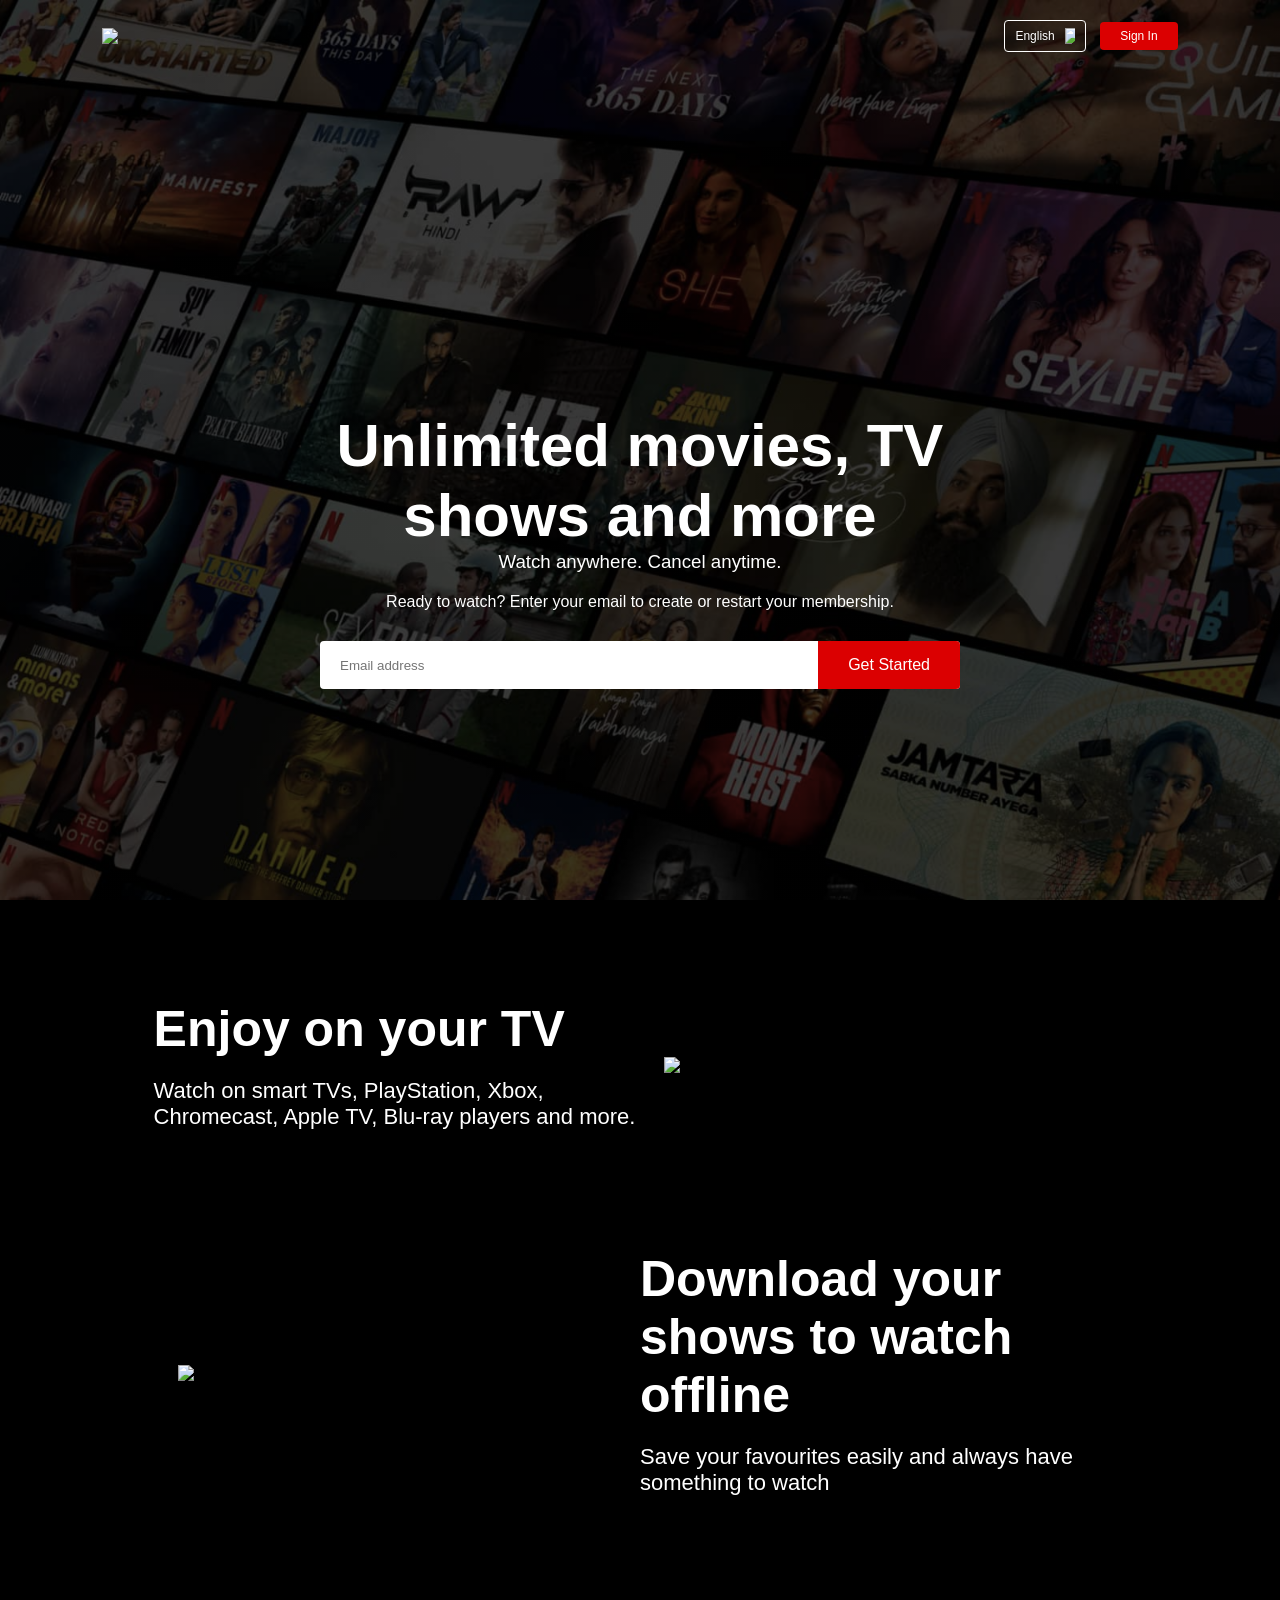
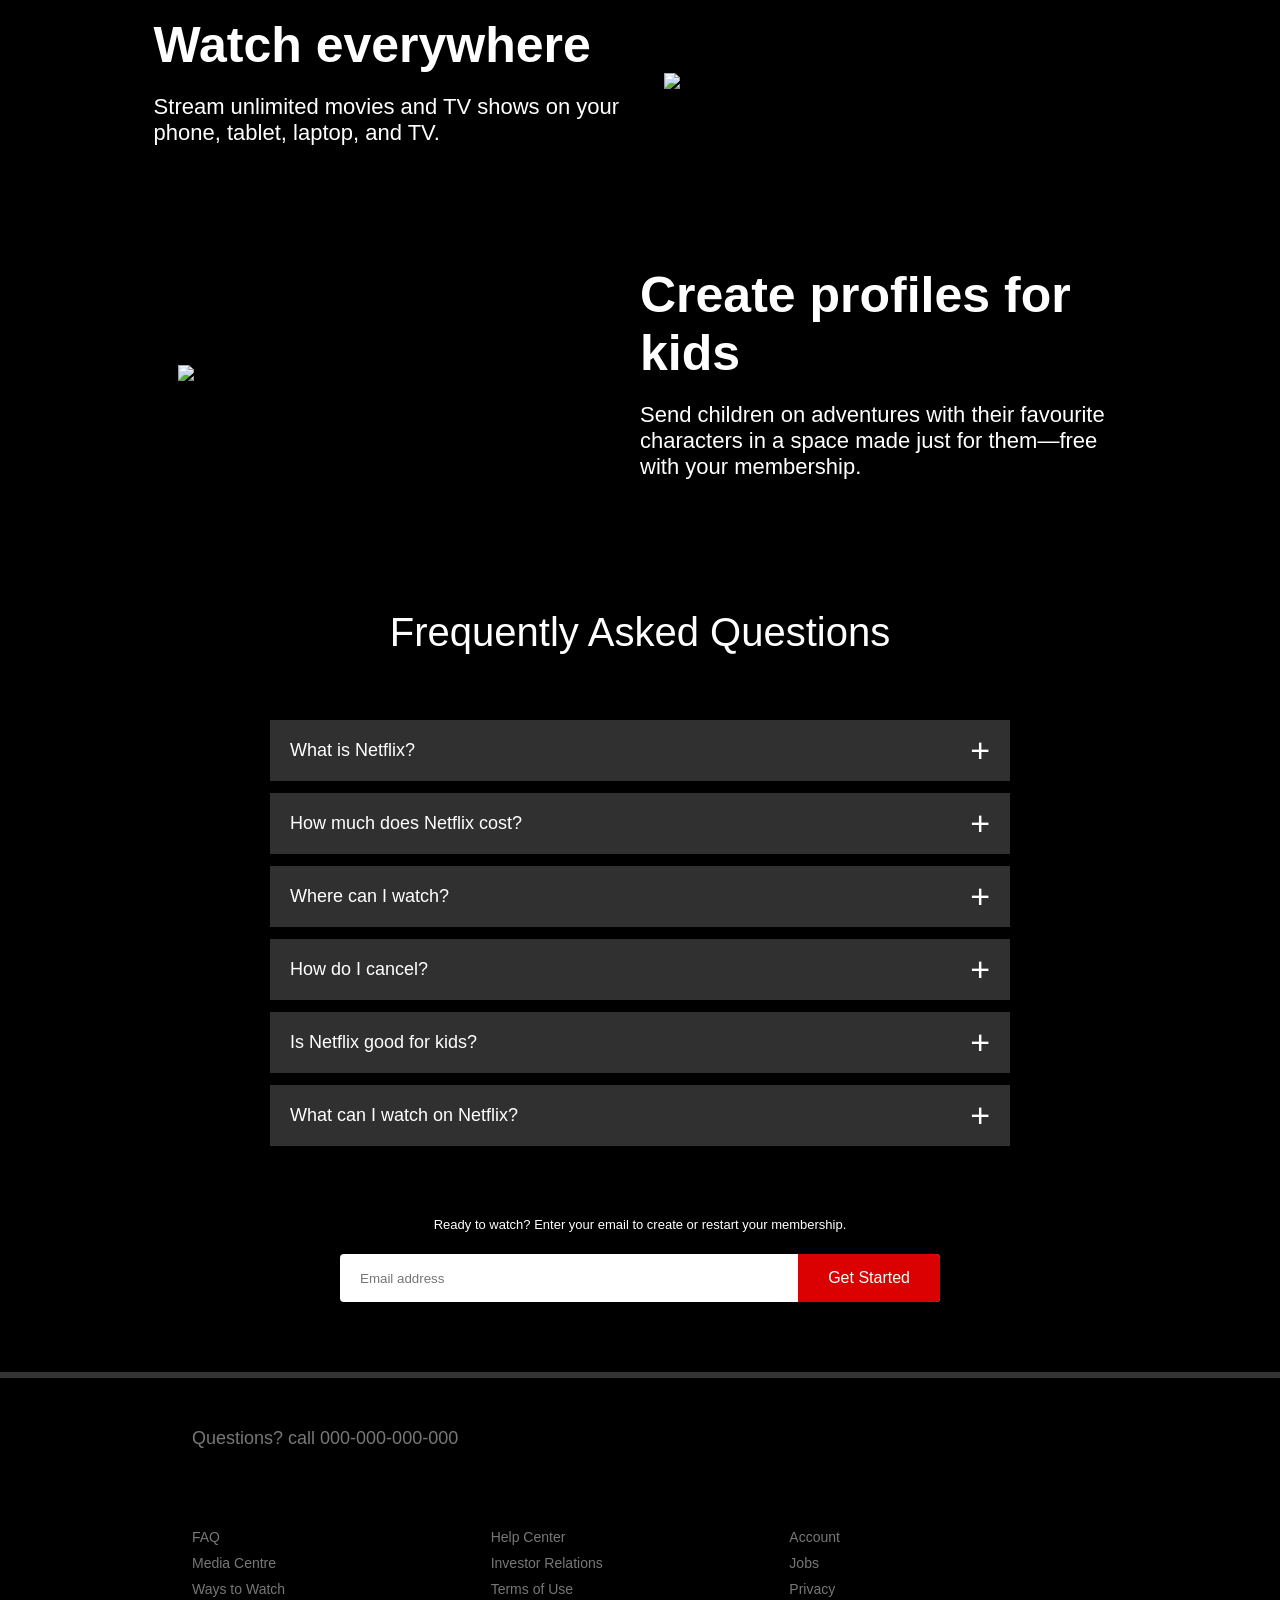
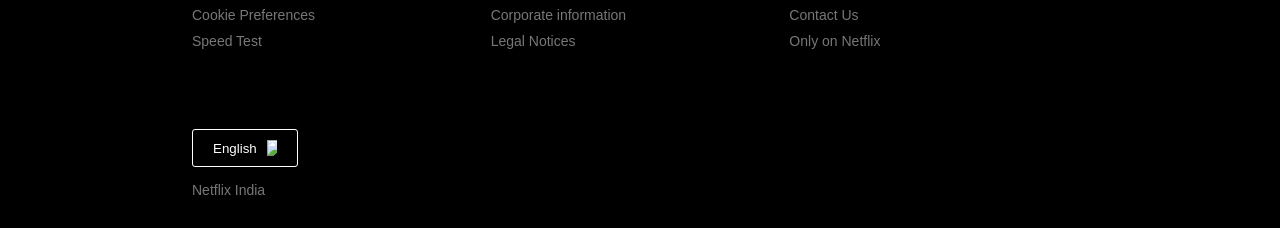
==== index.html @ 274691b0 "Add files via upload" ====
<!DOCTYPE html>
<html lang="en">
  <head>
    <meta charset="UTF-8" />
    <meta name="viewport" content="width=device-width, initial-scale=1.0" />
    <title>Netflix Website Clone</title>
    <link rel="stylesheet" href="style2.css" />
  </head>
  <body>
    <div class="header">
      <nav>
        <img src="../Netflix/pictures/logo.png" class="logo" />
        <div>
          <button class="language-btn">
            English <img src="../Netflix/pictures/down-icon.png" />
          </button>
          <button>Sign In</button>
        </div>
      </nav>
      <div class="header-content">
        <h1>Unlimited movies, TV shows and more</h1>
        <h3>Watch anywhere. Cancel anytime.</h3>
        <p>
          Ready to watch? Enter your email to create or restart your membership.
        </p>
        <form class="email-signup">
          <input type="email" placeholder="Email address" required />
          <button type="submit">Get Started</button>
        </form>
      </div>
    </div>
    <div class="features">
      <div class="row">
        <div class="text-col">
          <h2>Enjoy on your TV</h2>
          <p>
            Watch on smart TVs, PlayStation, Xbox, Chromecast, Apple TV, Blu-ray
            players and more.
          </p>
        </div>
        <div class="img-col">
          <img src="../Netflix/pictures/feature-1.png" ; />
        </div>
      </div>
      <div class="row">
        <div class="img-col">
          <img src="../Netflix/pictures/feature-2.png" ; />
        </div>
        <div class="text-col">
          <h2>Download your shows to watch offline</h2>
          <p>Save your favourites easily and always have something to watch</p>
        </div>
      </div>
      <div class="row">
        <div class="text-col">
          <h2>Watch everywhere</h2>
          <p>
            Stream unlimited movies and TV shows on your phone, tablet, laptop,
            and TV.
          </p>
        </div>
        <div class="img-col">
          <img src="../Netflix/pictures/feature-3.png" ; />
        </div>
      </div>
      <div class="row">
        <div class="img-col">
          <img src="../Netflix/pictures/feature-4.png" ; />
        </div>
        <div class="text-col">
          <h2>Create profiles for kids</h2>
          <p>
            Send children on adventures with their favourite characters in a
            space made just for them—free with your membership.
          </p>
        </div>
      </div>
    </div>

    <div class="faq">
      <h2>Frequently Asked Questions</h2>
      <ul class="accordion">
        <li>
          <input type="radio" name="accordion" id="first" />
          <label for="first">What is Netflix?</label>
          <div class="content">
            <p>
              Lorem ipsum dolor sit amet consectetur adipisicing elit. Amet
              nesciunt dolore totam sequi laudantium, ea quia, exercitationem
              perspiciatis necessitatibus rem qui optio vero inventore adipisci
              architecto nam fugit molestiae velit.
            </p>
          </div>
        </li>
        <li>
          <input type="radio" name="accordion" id="second" />
          <label for="second">How much does Netflix cost?</label>
          <div class="content">
            <p>
              Lorem ipsum dolor sit amet consectetur adipisicing elit. Amet
              nesciunt dolore totam sequi laudantium, ea quia, exercitationem
              perspiciatis necessitatibus rem qui optio vero inventore adipisci
              architecto nam fugit molestiae velit.
            </p>
          </div>
        </li>
        <li>
          <input type="radio" name="accordion" id="third" />
          <label for="third">Where can I watch?</label>
          <div class="content">
            <p>
              Lorem ipsum dolor sit amet consectetur adipisicing elit. Amet
              nesciunt dolore totam sequi laudantium, ea quia, exercitationem
              perspiciatis necessitatibus rem qui optio vero inventore adipisci
              architecto nam fugit molestiae velit.
            </p>
          </div>
        </li>
        <li>
          <input type="radio" name="accordion" id="fourth" />
          <label for="fourth">How do I cancel?</label>
          <div class="content">
            <p>
              Lorem ipsum dolor sit amet consectetur adipisicing elit. Amet
              nesciunt dolore totam sequi laudantium, ea quia, exercitationem
              perspiciatis necessitatibus rem qui optio vero inventore adipisci
              architecto nam fugit molestiae velit.
            </p>
          </div>
        </li>
        <li>
          <input type="radio" name="accordion" id="fifth" />
          <label for="fifth">Is Netflix good for kids?</label>
          <div class="content">
            <p>
              Lorem ipsum dolor sit amet consectetur adipisicing elit. Amet
              nesciunt dolore totam sequi laudantium, ea quia, exercitationem
              perspiciatis necessitatibus rem qui optio vero inventore adipisci
              architecto nam fugit molestiae velit.
            </p>
          </div>
        </li>
        <li>
          <input type="radio" name="accordion" id="sixth" />
          <label for="sixth">What can I watch on Netflix?</label>
          <div class="content">
            <p>
              Lorem ipsum dolor sit amet consectetur adipisicing elit. Amet
              nesciunt dolore totam sequi laudantium, ea quia, exercitationem
              perspiciatis necessitatibus rem qui optio vero inventore adipisci
              architecto nam fugit molestiae velit.
            </p>
          </div>
        </li>
      </ul>
      <small
        >Ready to watch? Enter your email to create or restart your
        membership.</small
      >
      <form class="email-signup">
        <input type="email" placeholder="Email address" required />
        <button type="submit">Get Started</button>
      </form>
    </div>

    <div class="footer">
      <h2>Questions? call 000-000-000-000</h2>
      <div class="row">
        <div class="col">
          <a href="#">FAQ</a>
          <a href="#">Media Centre</a>
          <a href="#">Ways to Watch</a>
          <a href="#">Cookie Preferences</a>
          <a href="#">Speed Test</a>
        </div>
        <div class="col">
          <a href="#">Help Center</a>
          <a href="#">Investor Relations</a>
          <a href="#">Terms of Use</a>
          <a href="#">Corporate information</a>
          <a href="#">Legal Notices</a>
        </div>
        <div class="col">
          <a href="#">Account</a>
          <a href="#">Jobs</a>
          <a href="#">Privacy</a>
          <a href="#">Contact Us</a>
          <a href="#">Only on Netflix</a>
        </div>
      </div>
      <button class="language-btn">
        English <img src="../Netflix/pictures/down-icon.png" />
      </button>
      <p class="copyright-txt">Netflix India</p>
    </div>
  </body>
</html>
---- style2.css ----
*{

    margin:0;
    padding:0;
    font-family: 'poppins', sans-serif;
    box-sizing: border-box;
}

body{
    background:#000;
    color: #fff;
}

.header{

    width:100%;
    height: 100vh;
    background-image: linear-gradient(rgba(0,0,0,0.7),rgba(0,0,0,0.7)) ,url(../pictures/header-image.png);
    background-size: cover;
    background-position:center;
    padding : 10px 8%;
    position: relative;
}
nav{
    display: flex;
    align-items:center;
    justify-content: space-between;
    padding: 10px 0;
}

logo{
    width:150px;
    cursor: pointer;
}
nav button{
    border:0;
    outline:0;
    background: #db0001;
    color: #fff;
    padding: 7px 20px;
    font-size: 12px;
    border-radius: 4px;
    margin-left:10px;
    cursor: pointer;
}

.language-btn{

    display: inline-flex;
    align-items: center;
    background: transparent;
    border: 1px solid white;
    padding: 7px 10px;
}

.language-btn img{

    width:10px;
    margin-left: 10px;
}

.header-content{

    position:absolute;
    top: 50%;
    left: 50%;
    transform: translate(-50%,-50%);
    text-align: center;
    margin-top: 100px;
}
.header-content h1{

    font-size:60px;
    line-height: 70px;
    font-weight: 600;
    max-width:650px;

}
.header-content h3{

    font-weight: 400;
    margin-bottom: 20px;
}

.email-signup{

    background:#fff;
    border-radius: 4px;
    display: flex;
    align-items: center;
    margin-top: 30px;
    overflow: hidden;
}

.email-signup input{
    flex:1;
    border:0;
    outline:0;
    margin-left: 20px;
}

.email-signup button{

    background:#db0001;
    border:0;
    outline:0;
    color:#fff;
    font-size:16px;
    cursor: pointer;
    padding: 15px 30px;
}
/**---features---**/
.features{
    padding: 50px 12%;
    font-size:22px;
}
.row{
    display: flex;
    width:100%;
    align-items:center;
    flex-wrap:wrap;
    padding:50px 0;
}
.text-col{
    flex-basis: 50%;
    margin-bottom: 20px;
}

.img-col{

    flex-basis: 50%;
    margin-bottom:20px;
}

.img-col img{
    display: block;
    width: 90%;
    margin: auto;
}
.features h2{

    font-size:50px;
    font-weight:600;
    margin-bottom: 20px;

}


.faq{

    padding:10px 12%;
    text-align: center;
    font-size:18px;
}
.faq h2{

    font-weight:500;
    font-size: 40px;
}

.accordion{
    margin:60px auto;
    width:100%;
    max-width:750px;
}

.accordion li{
    list-style: none;
    width: 100%;
    padding:5px;
}

.accordion li label{

   display: flex;
   align-items: center;
   padding: 20px;
   font-size: 18px;
   font-weight:500;
   background: #303030;
   margin-bottom: 2px;
   cursor:pointer;
   position: relative;

}

label::after{
    content:'+';
    font-size:34px;
    position:absolute;
    right:20px;
    transition:transform 0.5s;
}

input[type="radio"]
{
    display:none;
}

.accordion .content{
    background: #303030;
    text-align: left;
    padding: 0 20px;
    max-height: 0;
    overflow:hidden;
    transition: max-height 0.5s, padding 0.5s;
}

.accordion input[type="radio"]:checked+ label + .content{
    max-height:600px;
    padding: 30px 20px;
}
.accordion input[type="radio"]:checked + label::after{
    transform: rotate(135deg);
} 

.faq .email-signup{
    max-width: 600px;
    margin: 20px auto 60px;
}
.faq small{

    font-size: 13px;
}

/**---------------------------footer----------------**/
.footer{
    padding: 50px 15% 10px;
    border-top: 6px solid #333;
    color: #777;
}

.footer h2{

    font-size:18px;
    font-weight:400;
    margin-bottom:30px;
}
.footer .col{
    flex-basis:25%;
    flex-grow:1;
    margin-bottom:20px;
}

.footer .col a{

    display: block;
    text-decoration:none;
    color:#777;
    font-size:14px;
    margin-bottom:10px;

}

.footer .language-btn{

    color:#fff;
    padding: 10px 20px;
    border-radius:3px;
}

.copyright-txt{
    font-size:14px;
    margin-top: 15px;
    margin-bottom: 20px;
}

/**----------------------media query for small query----------------**/
@media only screen and (max-width: 600px){

    .logo{
        width:100px;

    }
    nav button{
        padding: 5px 10px;
    }
    
        nav .language-btn{
            padding: 4px 8px;
        }
    .header-content{
        position:unset;
        transform:none;
        padding-top:150px;
    }

    .header-content h1{
        font-size: 30px;

    }
    .email-signup buttton{
        font-size:12px;
        padding: 10px 15px;
    }
    .text-col, .img-col{
        flex-basis: 100%;


    }
    .features h2{
        font-size: 30px;
    }
    .features p{
        font-size: 15px;
    }
    .row:nth-child(2), .row:nth-child(4){
    flex-direction: column-reverse;
    }
    .features .row{
        padding:10px 0;

    }
    .faq h2{
        font-size:20px;
    }
    .accordian .content{
        font-size: 14px;
    }
    .accordian li label{
        padding: 10px;
        font-size:14px;
    }
    label::after{
        font-size:22px;
    }
}
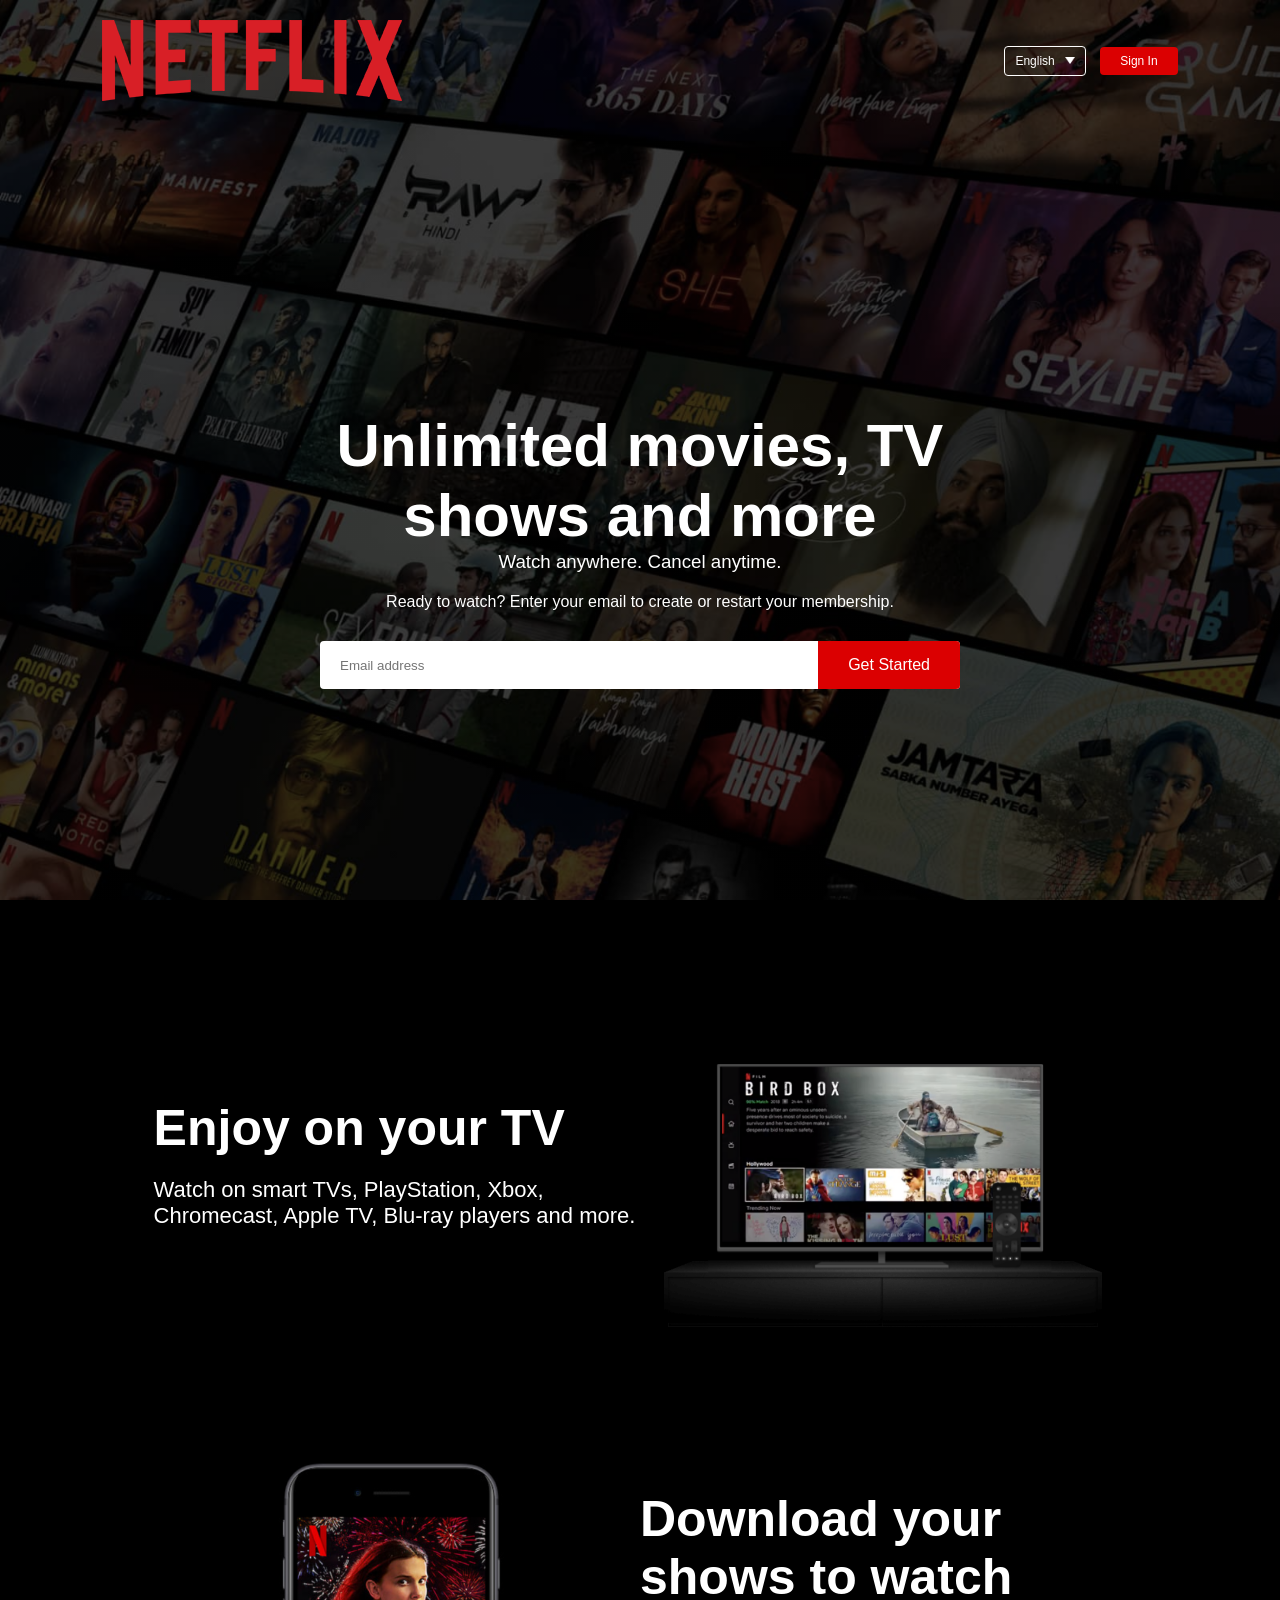
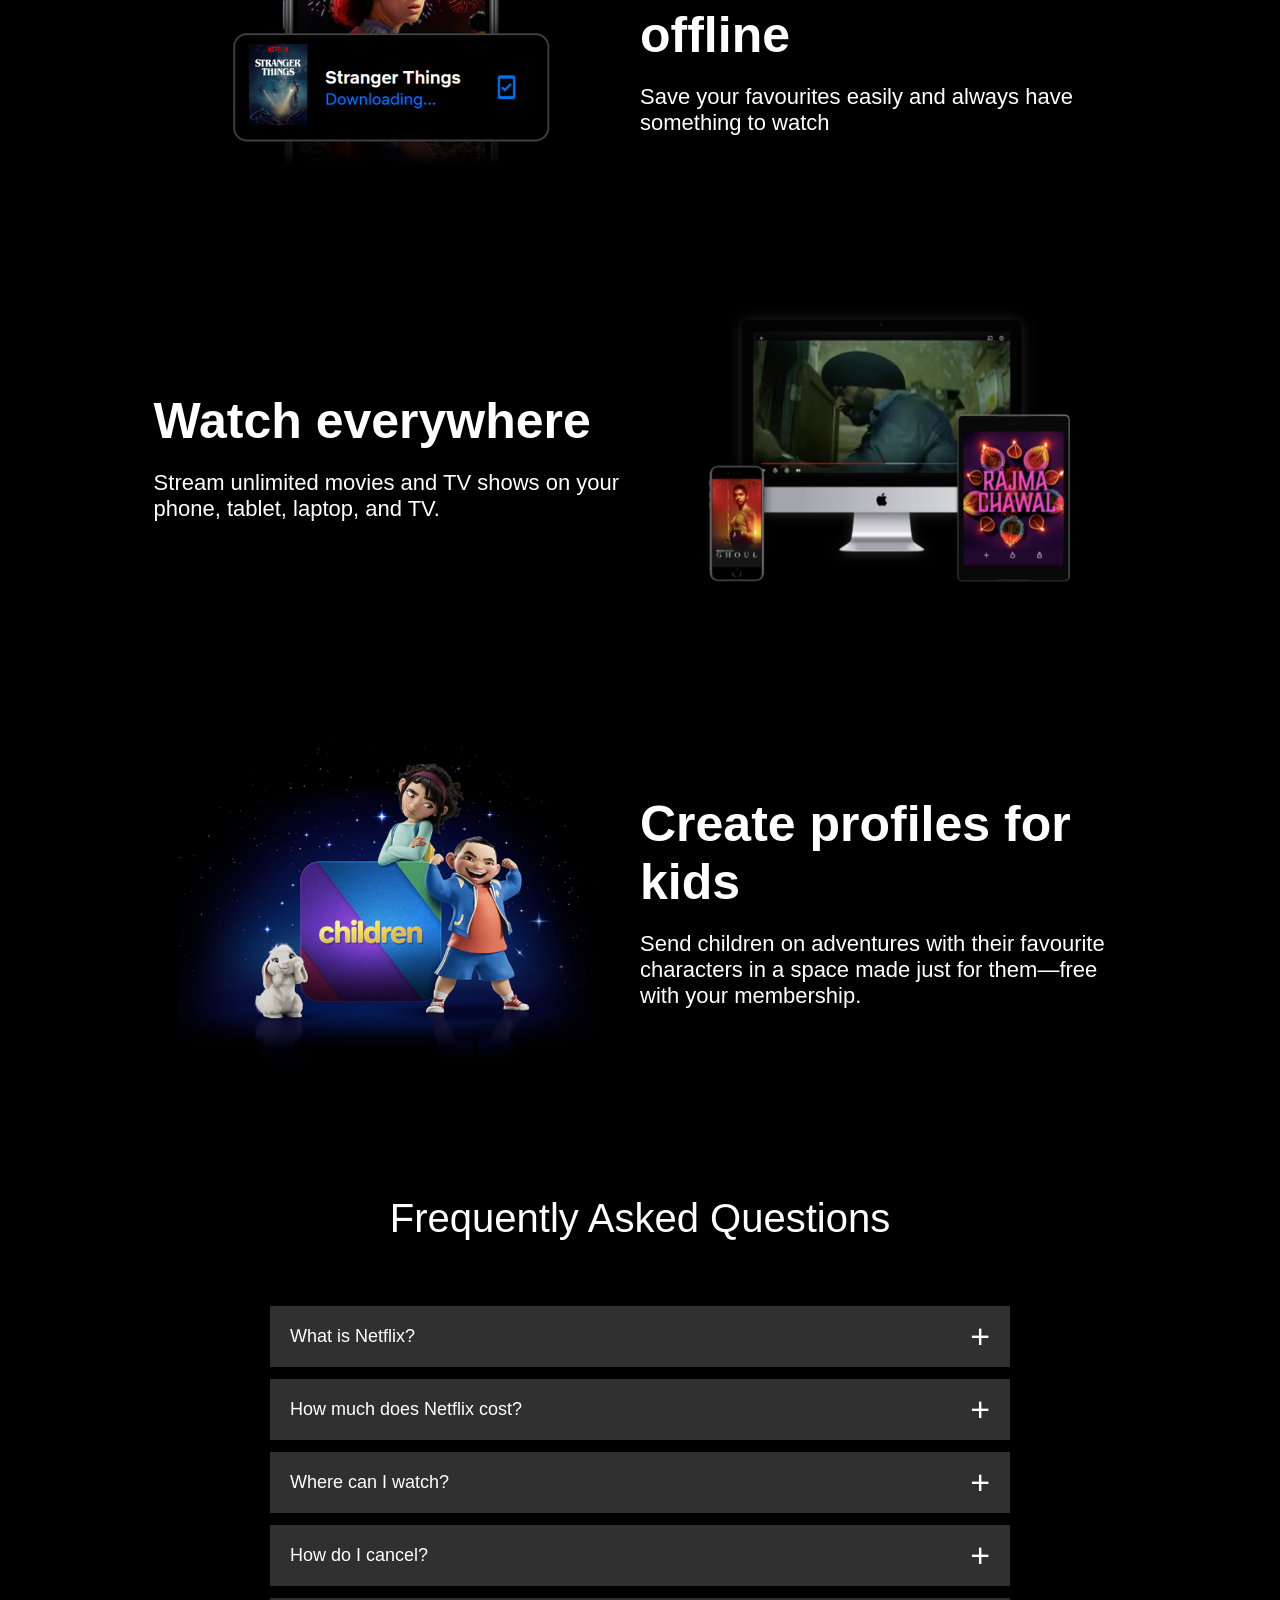
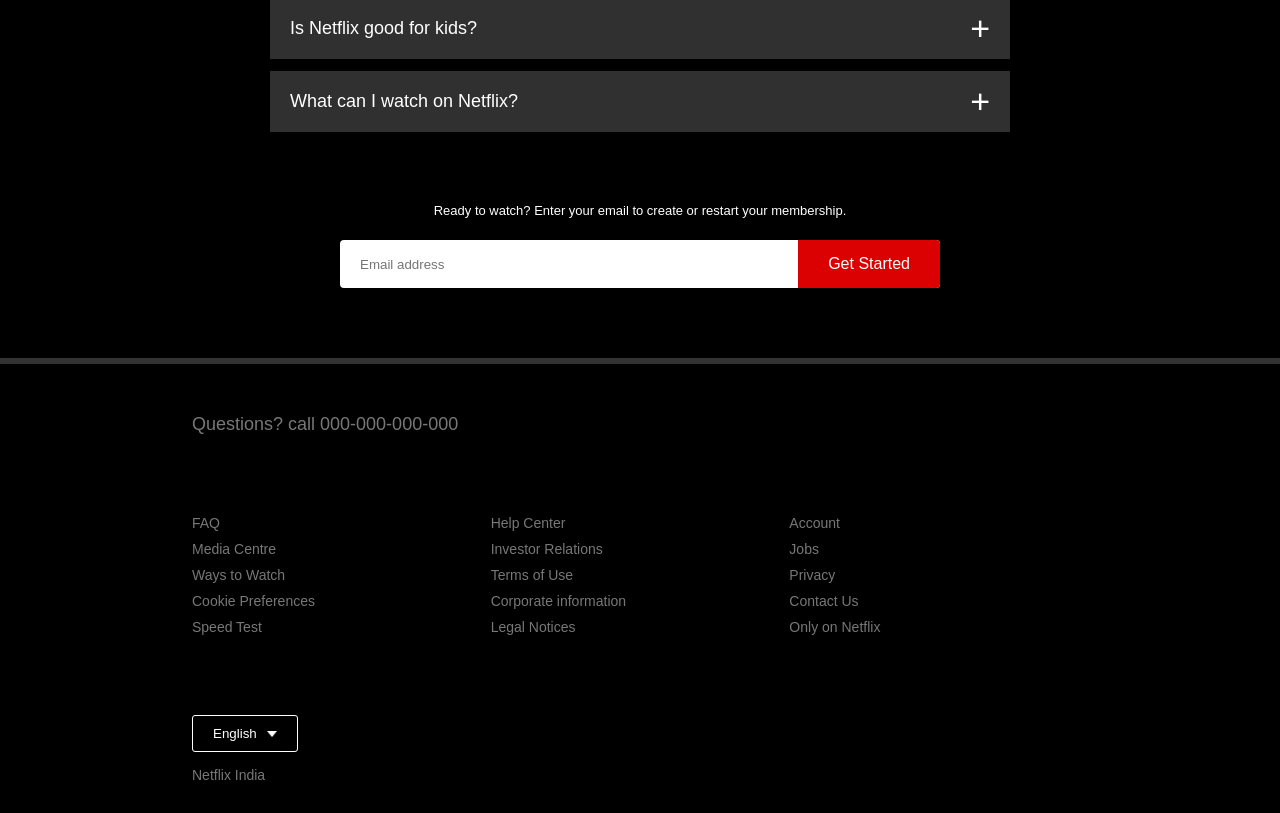
==== commit f9f6e631: "Update index.html" ====
--- a/index.html
+++ b/index.html
@@ -9,10 +9,10 @@
   <body>
     <div class="header">
       <nav>
-        <img src="../Netflix/pictures/logo.png" class="logo" />
+        <img src="../logo.png" class="logo" />
         <div>
           <button class="language-btn">
-            English <img src="../Netflix/pictures/down-icon.png" />
+            English <img src="../down-icon.png" />
           </button>
           <button>Sign In</button>
         </div>
@@ -39,12 +39,12 @@
           </p>
         </div>
         <div class="img-col">
-          <img src="../Netflix/pictures/feature-1.png" ; />
+          <img src="../feature-1.png" ; />
         </div>
       </div>
       <div class="row">
         <div class="img-col">
-          <img src="../Netflix/pictures/feature-2.png" ; />
+          <img src="../feature-2.png" ; />
         </div>
         <div class="text-col">
           <h2>Download your shows to watch offline</h2>
@@ -60,12 +60,12 @@
           </p>
         </div>
         <div class="img-col">
-          <img src="../Netflix/pictures/feature-3.png" ; />
+          <img src="../feature-3.png" ; />
         </div>
       </div>
       <div class="row">
         <div class="img-col">
-          <img src="../Netflix/pictures/feature-4.png" ; />
+          <img src="../feature-4.png" ; />
         </div>
         <div class="text-col">
           <h2>Create profiles for kids</h2>
@@ -189,7 +189,7 @@
         </div>
       </div>
       <button class="language-btn">
-        English <img src="../Netflix/pictures/down-icon.png" />
+        English <img src="../down-icon.png" />
       </button>
       <p class="copyright-txt">Netflix India</p>
     </div>
--- a/style2.css
+++ b/style2.css
@@ -1,328 +1,300 @@
-*{
-
-    margin:0;
-    padding:0;
-    font-family: 'poppins', sans-serif;
-    box-sizing: border-box;
-}
-
-body{
-    background:#000;
-    color: #fff;
-}
-
-.header{
-
-    width:100%;
-    height: 100vh;
-    background-image: linear-gradient(rgba(0,0,0,0.7),rgba(0,0,0,0.7)) ,url(../pictures/header-image.png);
-    background-size: cover;
-    background-position:center;
-    padding : 10px 8%;
-    position: relative;
-}
-nav{
-    display: flex;
-    align-items:center;
-    justify-content: space-between;
-    padding: 10px 0;
-}
-
-logo{
-    width:150px;
-    cursor: pointer;
-}
-nav button{
-    border:0;
-    outline:0;
-    background: #db0001;
-    color: #fff;
-    padding: 7px 20px;
-    font-size: 12px;
-    border-radius: 4px;
-    margin-left:10px;
-    cursor: pointer;
-}
-
-.language-btn{
-
-    display: inline-flex;
-    align-items: center;
-    background: transparent;
-    border: 1px solid white;
-    padding: 7px 10px;
-}
-
-.language-btn img{
-
-    width:10px;
-    margin-left: 10px;
-}
-
-.header-content{
-
-    position:absolute;
-    top: 50%;
-    left: 50%;
-    transform: translate(-50%,-50%);
-    text-align: center;
-    margin-top: 100px;
-}
-.header-content h1{
-
-    font-size:60px;
-    line-height: 70px;
-    font-weight: 600;
-    max-width:650px;
-
-}
-.header-content h3{
-
-    font-weight: 400;
-    margin-bottom: 20px;
-}
-
-.email-signup{
-
-    background:#fff;
-    border-radius: 4px;
-    display: flex;
-    align-items: center;
-    margin-top: 30px;
-    overflow: hidden;
-}
-
-.email-signup input{
-    flex:1;
-    border:0;
-    outline:0;
-    margin-left: 20px;
-}
-
-.email-signup button{
-
-    background:#db0001;
-    border:0;
-    outline:0;
-    color:#fff;
-    font-size:16px;
-    cursor: pointer;
-    padding: 15px 30px;
-}
-/**---features---**/
-.features{
-    padding: 50px 12%;
-    font-size:22px;
-}
-.row{
-    display: flex;
-    width:100%;
-    align-items:center;
-    flex-wrap:wrap;
-    padding:50px 0;
-}
-.text-col{
-    flex-basis: 50%;
-    margin-bottom: 20px;
-}
-
-.img-col{
-
-    flex-basis: 50%;
-    margin-bottom:20px;
-}
-
-.img-col img{
-    display: block;
-    width: 90%;
-    margin: auto;
-}
-.features h2{
-
-    font-size:50px;
-    font-weight:600;
-    margin-bottom: 20px;
-
-}
-
-
-.faq{
-
-    padding:10px 12%;
-    text-align: center;
-    font-size:18px;
-}
-.faq h2{
-
-    font-weight:500;
-    font-size: 40px;
-}
-
-.accordion{
-    margin:60px auto;
-    width:100%;
-    max-width:750px;
-}
-
-.accordion li{
-    list-style: none;
-    width: 100%;
-    padding:5px;
-}
-
-.accordion li label{
-
-   display: flex;
-   align-items: center;
-   padding: 20px;
-   font-size: 18px;
-   font-weight:500;
-   background: #303030;
-   margin-bottom: 2px;
-   cursor:pointer;
-   position: relative;
-
-}
-
-label::after{
-    content:'+';
-    font-size:34px;
-    position:absolute;
-    right:20px;
-    transition:transform 0.5s;
-}
-
-input[type="radio"]
-{
-    display:none;
-}
-
-.accordion .content{
-    background: #303030;
-    text-align: left;
-    padding: 0 20px;
-    max-height: 0;
-    overflow:hidden;
-    transition: max-height 0.5s, padding 0.5s;
-}
-
-.accordion input[type="radio"]:checked+ label + .content{
-    max-height:600px;
-    padding: 30px 20px;
-}
-.accordion input[type="radio"]:checked + label::after{
-    transform: rotate(135deg);
-} 
-
-.faq .email-signup{
-    max-width: 600px;
-    margin: 20px auto 60px;
-}
-.faq small{
-
-    font-size: 13px;
-}
-
-/**---------------------------footer----------------**/
-.footer{
-    padding: 50px 15% 10px;
-    border-top: 6px solid #333;
-    color: #777;
-}
-
-.footer h2{
-
-    font-size:18px;
-    font-weight:400;
-    margin-bottom:30px;
-}
-.footer .col{
-    flex-basis:25%;
-    flex-grow:1;
-    margin-bottom:20px;
-}
-
-.footer .col a{
-
-    display: block;
-    text-decoration:none;
-    color:#777;
-    font-size:14px;
-    margin-bottom:10px;
-
-}
-
-.footer .language-btn{
-
-    color:#fff;
-    padding: 10px 20px;
-    border-radius:3px;
-}
-
-.copyright-txt{
-    font-size:14px;
-    margin-top: 15px;
-    margin-bottom: 20px;
-}
-
-/**----------------------media query for small query----------------**/
-@media only screen and (max-width: 600px){
-
-    .logo{
-        width:100px;
-
-    }
-    nav button{
-        padding: 5px 10px;
-    }
-    
-        nav .language-btn{
-            padding: 4px 8px;
-        }
-    .header-content{
-        position:unset;
-        transform:none;
-        padding-top:150px;
-    }
-
-    .header-content h1{
-        font-size: 30px;
-
-    }
-    .email-signup buttton{
-        font-size:12px;
-        padding: 10px 15px;
-    }
-    .text-col, .img-col{
-        flex-basis: 100%;
-
-
-    }
-    .features h2{
-        font-size: 30px;
-    }
-    .features p{
-        font-size: 15px;
-    }
-    .row:nth-child(2), .row:nth-child(4){
-    flex-direction: column-reverse;
-    }
-    .features .row{
-        padding:10px 0;
-
-    }
-    .faq h2{
-        font-size:20px;
-    }
-    .accordian .content{
-        font-size: 14px;
-    }
-    .accordian li label{
-        padding: 10px;
-        font-size:14px;
-    }
-    label::after{
-        font-size:22px;
-    }
-}
-
+* {
+  margin: 0;
+  padding: 0;
+  font-family: "poppins", sans-serif;
+  box-sizing: border-box;
+}
+
+body {
+  background: #000;
+  color: #fff;
+}
+
+.header {
+  width: 100%;
+  height: 100vh;
+  background-image: linear-gradient(rgba(0, 0, 0, 0.7), rgba(0, 0, 0, 0.7)),
+    url(../header-image.png);
+  background-size: cover;
+  background-position: center;
+  padding: 10px 8%;
+  position: relative;
+}
+nav {
+  display: flex;
+  align-items: center;
+  justify-content: space-between;
+  padding: 10px 0;
+}
+
+logo {
+  width: 150px;
+  cursor: pointer;
+}
+nav button {
+  border: 0;
+  outline: 0;
+  background: #db0001;
+  color: #fff;
+  padding: 7px 20px;
+  font-size: 12px;
+  border-radius: 4px;
+  margin-left: 10px;
+  cursor: pointer;
+}
+
+.language-btn {
+  display: inline-flex;
+  align-items: center;
+  background: transparent;
+  border: 1px solid white;
+  padding: 7px 10px;
+}
+
+.language-btn img {
+  width: 10px;
+  margin-left: 10px;
+}
+
+.header-content {
+  position: absolute;
+  top: 50%;
+  left: 50%;
+  transform: translate(-50%, -50%);
+  text-align: center;
+  margin-top: 100px;
+}
+.header-content h1 {
+  font-size: 60px;
+  line-height: 70px;
+  font-weight: 600;
+  max-width: 650px;
+}
+.header-content h3 {
+  font-weight: 400;
+  margin-bottom: 20px;
+}
+
+.email-signup {
+  background: #fff;
+  border-radius: 4px;
+  display: flex;
+  align-items: center;
+  margin-top: 30px;
+  overflow: hidden;
+}
+
+.email-signup input {
+  flex: 1;
+  border: 0;
+  outline: 0;
+  margin-left: 20px;
+}
+
+.email-signup button {
+  background: #db0001;
+  border: 0;
+  outline: 0;
+  color: #fff;
+  font-size: 16px;
+  cursor: pointer;
+  padding: 15px 30px;
+}
+/**---features---**/
+.features {
+  padding: 50px 12%;
+  font-size: 22px;
+}
+.row {
+  display: flex;
+  width: 100%;
+  align-items: center;
+  flex-wrap: wrap;
+  padding: 50px 0;
+}
+.text-col {
+  flex-basis: 50%;
+  margin-bottom: 20px;
+}
+
+.img-col {
+  flex-basis: 50%;
+  margin-bottom: 20px;
+}
+
+.img-col img {
+  display: block;
+  width: 90%;
+  margin: auto;
+}
+.features h2 {
+  font-size: 50px;
+  font-weight: 600;
+  margin-bottom: 20px;
+}
+
+.faq {
+  padding: 10px 12%;
+  text-align: center;
+  font-size: 18px;
+}
+.faq h2 {
+  font-weight: 500;
+  font-size: 40px;
+}
+
+.accordion {
+  margin: 60px auto;
+  width: 100%;
+  max-width: 750px;
+}
+
+.accordion li {
+  list-style: none;
+  width: 100%;
+  padding: 5px;
+}
+
+.accordion li label {
+  display: flex;
+  align-items: center;
+  padding: 20px;
+  font-size: 18px;
+  font-weight: 500;
+  background: #303030;
+  margin-bottom: 2px;
+  cursor: pointer;
+  position: relative;
+}
+
+label::after {
+  content: "+";
+  font-size: 34px;
+  position: absolute;
+  right: 20px;
+  transition: transform 0.5s;
+}
+
+input[type="radio"] {
+  display: none;
+}
+
+.accordion .content {
+  background: #303030;
+  text-align: left;
+  padding: 0 20px;
+  max-height: 0;
+  overflow: hidden;
+  transition: max-height 0.5s, padding 0.5s;
+}
+
+.accordion input[type="radio"]:checked + label + .content {
+  max-height: 600px;
+  padding: 30px 20px;
+}
+.accordion input[type="radio"]:checked + label::after {
+  transform: rotate(135deg);
+}
+
+.faq .email-signup {
+  max-width: 600px;
+  margin: 20px auto 60px;
+}
+.faq small {
+  font-size: 13px;
+}
+
+/**---------------------------footer----------------**/
+.footer {
+  padding: 50px 15% 10px;
+  border-top: 6px solid #333;
+  color: #777;
+}
+
+.footer h2 {
+  font-size: 18px;
+  font-weight: 400;
+  margin-bottom: 30px;
+}
+.footer .col {
+  flex-basis: 25%;
+  flex-grow: 1;
+  margin-bottom: 20px;
+}
+
+.footer .col a {
+  display: block;
+  text-decoration: none;
+  color: #777;
+  font-size: 14px;
+  margin-bottom: 10px;
+}
+
+.footer .language-btn {
+  color: #fff;
+  padding: 10px 20px;
+  border-radius: 3px;
+}
+
+.copyright-txt {
+  font-size: 14px;
+  margin-top: 15px;
+  margin-bottom: 20px;
+}
+
+/**----------------------media query for small query----------------**/
+@media only screen and (max-width: 600px) {
+  .logo {
+    width: 100px;
+  }
+  nav button {
+    padding: 5px 10px;
+  }
+
+  nav .language-btn {
+    padding: 4px 8px;
+  }
+  .header-content {
+    position: unset;
+    transform: none;
+    padding-top: 150px;
+  }
+
+  .header-content h1 {
+    font-size: 30px;
+  }
+  .email-signup buttton {
+    font-size: 12px;
+    padding: 10px 15px;
+  }
+  .text-col,
+  .img-col {
+    flex-basis: 100%;
+  }
+  .features h2 {
+    font-size: 30px;
+  }
+  .features p {
+    font-size: 15px;
+  }
+  .row:nth-child(2),
+  .row:nth-child(4) {
+    flex-direction: column-reverse;
+  }
+  .features .row {
+    padding: 10px 0;
+  }
+  .faq h2 {
+    font-size: 20px;
+  }
+  .accordian .content {
+    font-size: 14px;
+  }
+  .accordian li label {
+    padding: 10px;
+    font-size: 14px;
+  }
+  label::after {
+    font-size: 22px;
+  }
+}
